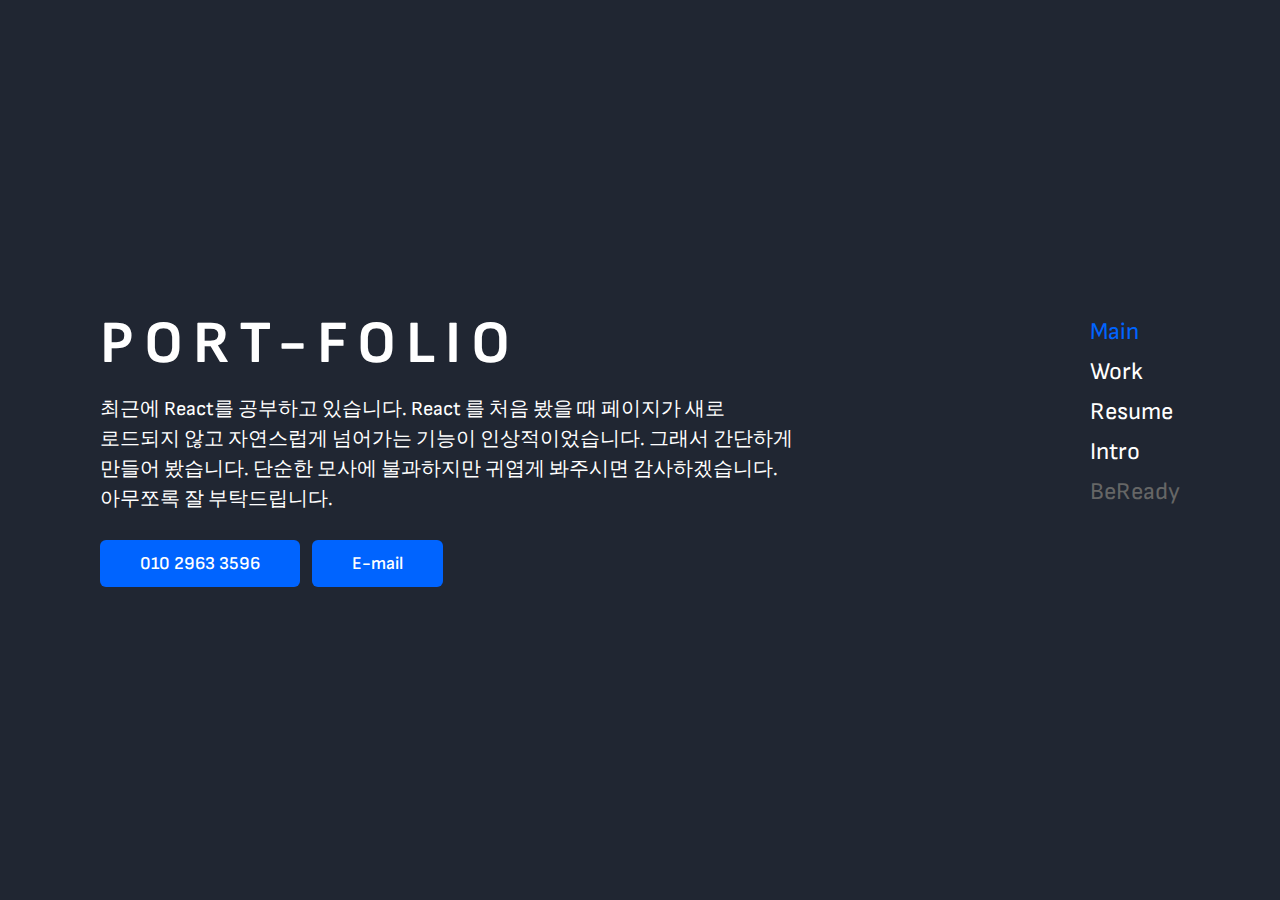
==== index.html @ 566ee720 "portfolio" ====
<!DOCTYPE html>

<html>
<head>

	<meta charset="utf-8" lang="ko">
	<meta http-equiv="Content-Type" content="text/html; charset=utf-8">
	<meta http-equiv="X-UA-Compatible" content="IE=edge">
	<meta name="viewport" content="width=device-width, initial-scale=1">

	<link rel="stylesheet" type="text/css" href="./css/normalize.css">
	<link rel="stylesheet" type="text/css" href="./css/common.css">
	<link rel="stylesheet" type="text/css" href="./css/fontello/css/fontello.css">
	<script type="text/javascript" src="./script/jquery.min.js"></script>
	<script type="text/javascript" src="./script/script.js"></script>

	<title>TaeHoon Portfolio</title>

</head>

<body>


	<wrap>

		<nav>
			
			<ul class="sidemenu">
				<li>
					<a href="javascript:void(0)" class="side_menu_btn nav_none">Main</a>
				</li>
				<li>
					<a href="javascript:void(0)" class="side_menu_btn">Work</a>
				</li>
				<li>
					<a href="javascript:void(0)" class="side_menu_btn">Resume</a>
				</li>
				<li>
					<a href="javascript:void(0)" class="side_menu_btn">Intro</a>
				</li>
				<li>
					<a href="javascript:void(0)" class="beReady">BeReady</a>
				</li>
			</ul>

		</nav>

		<main class="section_common section_active">

			<div class="section_content_area main_center">
				<div class="main_pos">
					<div class="main_flex">
						<div class="main_box">
							<h4>PORT-FOLIO</h4>
							<p>
								최근에 React를 공부하고 있습니다. React 를 처음 봤을 때 페이지가 새로 로드되지 않고 자연스럽게 넘어가는 기능이 인상적이었습니다. 그래서 간단하게 만들어 봤습니다. 단순한 모사에 불과하지만 귀엽게 봐주시면 감사하겠습니다. 아무쪼록 잘 부탁드립니다.
							</p>
						</div>		

						<!-- begin :: main menu -->
						<ul class="menu">
							<li>
								<a href="javascript:void(0)" class="section_change nav_none main_color">Main</a>
							</li>
							<li>
								<a href="javascript:void(0)" class="section_change">Work</a>
							</li>
							<li>
								<a href="javascript:void(0)" class="section_change">Resume</a>
							</li>
							<li>
								<a href="javascript:void(0)" class="section_change">Intro</a>
							</li>
							<li>
								<a href="javascript:void(0)" class="beReady">BeReady</a>
							</li>
						</ul>
						<!-- end :: main menu -->

					</div>				
					<ul class="main_btn">
						<li>
							<a href="tel:01029633596">
								<span>010 2963 3596</span>
							</a>
						</li>
						<li>
							<a href="mailto:arbam486@naver.com">
								<span>E-mail</span>
							</a>
						</li>
					</ul>	
				</div>
			</div>
		</main>

		<!-- work -->

		<section class="section_common work">

			<div class="section_content_area">

				<div class="sec_title">
					<div class="sec_tit_box">
						<h4>Work</h4>					
						<a href="javascript:void(0)" class="resume_btn">Career Description
						</a>					
					</div>
				</div>

				<ul class="work_list">
					<li>
						<div>	
							<span>PROJECT</span>
							<span>DAYS</span>
							<strong>ENTERPRISE</strong>
							<span>LINK</span>
						</div>
					</li>
					<li>
						<a href="https://nft.rootonix.kr/" target="_blank">
							<span>Rootonix</span>
							<span>4 days</span>
							<strong>MEAT-ALL</strong>
							<span class="icon-link"></span>
						</a>
					</li>
					<li>
						<a href="https://lost-ari.com/" target="_blank">
							<span>Lost Ari</span>
							<span>4 days</span>
							<strong>MEAT-ALL</strong>
							<span class="icon-link"></span>
						</a>
					</li>
					<li>
						<a href="https://moorrfamily.com/" target="_blank">
							<span>Moorr family</span>
							<span>4 days</span>
							<strong>MEAT-ALL</strong>
							<span class="icon-link"></span>
						</a>
					</li>
					<li>
						<a href="https://buy.moorrfamily.com/" target="_blank">
							<span>
								Moorr family Minting
							</span>
							<span>2 days</span>
							<strong>MEAT-ALL</strong>
							<span class="icon-link"></span>
						</a>
					</li>
					<li>
						<a href="https://dreameta.net/" target="_blank">
							<span>Dream Pictures</span>
							<span>3 days</span>
							<strong>MEAT-ALL</strong>
							<span class="icon-link"></span>
						</a>
					</li>
					<li>
						<a href="https://meta-all.co.kr/" target="_blank">
							<span>Meta-all</span>
							<span>3 days</span>
							<strong>MEAT-ALL</strong>
							<span class="icon-link"></span>
						</a>
					</li>
					<li>
						<a href="https://theilion.io/" target="_blank">
							<span>Ilion</span>
							<span>3 days</span>
							<strong>MEAT-ALL</strong>
							<span class="icon-link"></span>
						</a>
					</li>
					<li>
						<a href="https://ethbomb.io/" target="_blank">
							<span>Ethbomb</span>
							<span>3 days</span>
							<strong>MEAT-ALL</strong>
							<span class="icon-link"></span>
						</a>
					</li>
					<li>
						<a href="https://rawsoft.io/" target="_blank">
							<span>Pamarscan</span>
							<span>3 days</span>
							<strong>MEAT-ALL</strong>
							<span class="icon-link"></span>
						</a>
					</li>
					<li>
						<a href="https://goldenclub.io/" target="_blank">
							<span>Goldenclub</span>
							<span>3 days</span>
							<strong>MEAT-ALL</strong>
							<span class="icon-link"></span>
						</a>
					</li>
					<li>
						<a href="https://publish.all-soft.co/pb/" target="_blank">
							<span>PB GROUND</span>
							<span>4 days</span>
							<strong>MEAT-ALL</strong>
							<span class="icon-link"></span>
						</a>
					</li>
					<li>
						<a href="https://thepierrotclub.io/" target="_blank" class="resume_list_hover">
							<span>PIERROT CLUB</span>
							<span>4 days</span>
							<strong>MEAT-ALL</strong>
							<span class="icon-link"></span>
						</a>
					</li>
					<li>
						<a href="http://nicecharger.co.kr/index.jsp" target="_blank">
							<span>Nice Charger</span>
							<span>6 days</span>
							<strong>NINEONE LABS</strong>
							<span class="icon-link"></span>
						</a>
					</li>
					<li>
						<a href="http://sample.nineonelabs.co.kr/paycam/" target="_blank">
							<span>PayCam</span>
							<span>4 days</span>
							<strong>NINEONE LABS</strong>
							<span class="icon-link"></span>
						</a>
					</li>
					<li>
						<a href="http://iipa.kr/index.php" target="_blank">
							<span>
								IIPA								
							</span>
							<span>6 days</span>
							<strong>NINEONE LABS</strong>
							<span class="icon-link"></span>
						</a>
					</li>
					<li>
						<a href="http://emlab.gachon.ac.kr/" target="_blank">
							<span>
								Gachon Univ Emlab
							</span>
							<span>6 days</span>
							<strong>NINEONE LABS</strong>
							<span class="icon-link"></span>
						</a>
					</li>
					<li>
						<a href="http://jbbplatform.jbbank.co.kr/" target="_blank">
							<span>
								JB Platform
							</span>
							<span>6 days</span>
							<strong>NINEONE LABS</strong>
							<span class="icon-link"></span>
						</a>
					</li>
				</ul>
			</div>

		</section>

		<!-- resume -->
		<section class="section_common resume">

			<div class="section_content_area">

				<div class="sec_title">
					<div class="sec_tit_box">
						<h4>Resume</h4>											
					</div>
				</div>

				<div class="resume_box">
					<div class="resume_img">
						<img src="./img/resume_img.jpg">
					</div>
					<ul class="resume_profile">
						<li>
							<span class="empha">김태훈 ( TAE-HOON KIM )</span>	
						</li>
						<li>
							<span>1993. 11. 18. (31세 / 만 29세)</span>	
						</li>
						<li>
							<span>010 - 2963 - 3596</span>
							<a href="tel:01029633596" class="icon-phone-circled"></a>
						</li>
						<li>
							<span>서울특별시 송파구 삼전동 117-3 303호 (예정)</span>
						</li>
					</ul>
				</div>
				<ul class="resume_factor">
					<li>
						<a href="javascript:void(0)">
							<span>학력사항</span>
							<strong>대학교 4년 (회계학 전공)</strong>
						</a>
					</li>
					<li>
						<a href="javascript:void(0)">
							<span>경력사항</span>
							<strong>1년 6개월</strong>	
						</a>
					</li>
					<li>
						<a href="javascript:void(0)">
							<span>희망연봉</span>
							<strong>3,000만원</strong>
						</a>
					</li>
				</ul>
				<div class="resume_list_pos">
					<div class="resume_list_tit">
						<h5>학력</h5>
					</div>
					<ul class="resume_list">
						<li>
							<span>재학기간</span>
							<span>구분</span>
							<span>학교명(소재지)</span>
							<span>전공</span>
							<span>
								학점
							</span>
						</li>
						<li>
							<span>2012.03 - 2019.08</span>
							<span>졸업</span>
							<span>계명대학교(대구)</span>
							<span>회계학과</span>
							<span>
								3.5 / 4.5
							</span>
						</li>
						<li>
							<span>2009.03 - 2012.02</span>
							<span>졸업</span>
							<span>계림고등학교</span>
							<span>문과계열</span>
							<span></span>
						</li>
					</ul>
				</div>
				<div class="resume_list_pos">
					<div class="resume_list_tit">
						<h5>Career</h5>							
					</div>
					<ul class="resume_list">
						<li>
							<span>근무기간</span>
							<span>회사명</span>
							<span>직책/연차</span>
							<span>지역</span>
							<span>
								연봉
							</span>
							<span>퇴사 사유</span>
						</li>
						<li>
							<span>2022.06 - 2022.12</span>
							<span>메타올</span>
							<span>퍼블리셔 2년차</span>
							<span>서울 봉은사</span>
							<span>
								2,800 만원
							</span>
							<span>소통 부재</span>
						</li>
						<li>
							<span>2021.05 - 2022.05</span>
							<span>나인원랩스</span>
							<span>퍼블리셔 1년차</span>
							<span>노원구 상계동</span>
							<span>2,300 만원</span>
							<span>개인 사유</span>
						</li>
					</ul>
				</div>
				<div class="resume_list_pos career_description">
					<div class="resume_list_tit">
						<h5>Carrer Description</h5>
					</div>
					<p>
						대략 1년 6개월 동안의 작업물입니다. 원래 기존에 만들었던 사이트들이 더 많았으나 사이트가 내려간 경우는 도메인을 걸지 않았습니다.
					</p>
					<ul class="resume_list">
						<li>
							<a href="javascript:void(0)">
								<span>Project</span>
								<span>Enterprise</span>
								<span>Period</span>
								<span>Work</span>
								<span>
									URL
								</span>								
							</a>
						</li>

						<!-- Meta All -->
						<li>
							<a href="https://nft.rootonix.kr/" target="_blank" class="resume_list_hover">
								<span>Rootonix</span>
								<span>META-ALL</span>
								<span>4 days</span>
								<span>Publishing</span>
								<span class="icon-link"></span>
							</a>
						</li>
						<li>
							<a href="https://lost-ari.com/" target="_blank" class="resume_list_hover">
								<span>Lost-Ari</span>
								<span>META-ALL</span>
								<span>4 days</span>
								<span>Publishing</span>
								<span class="icon-link"></span>
							</a>
						</li>
						<li>
							<a href="https://moorrfamily.com/" target="_blank" class="resume_list_hover">
								<span>Moorr family</span>
								<span>META-ALL</span>
								<span>4 days</span>
								<span>Publishing</span>
								<span class="icon-link"></span>
							</a>
						</li>
						<li>
							<a href="https://buy.moorrfamily.com/" target="_blank" class="resume_list_hover">
								<span>Moorr family Minting</span>
								<span>MEAT-ALL</span>
								<span>2 days</span>
								<span>Publishing</span>
								<span class="icon-link"></span>
							</a>
						</li>
						<li>
							<a href="https://dreameta.net/" target="_blank" class="resume_list_hover">
								<span>Dream Pictures</span>
								<span>MEAT-ALL</span>
								<span>3 days</span>
								<span>Publishing</span>
								<span class="icon-link"></span>
							</a>
						</li>
						<li>
							<a href="https://meta-all.co.kr/" target="_blank" class="resume_list_hover">
								<span>Meta-all</span>
								<span>MEAT-ALL</span>
								<span>3 days</span>
								<span>Publishing</span>
								<span class="icon-link"></span>
							</a>

						</li>
						<li>
							<a href="https://theilion.io/" target="_blank" class="resume_list_hover">
								<span>Ilion</span>
								<span>MEAT-ALL</span>
								<span>3 days</span>
								<span>Publishing</span>
								<span class="icon-link"></span>
							</a>
						</li>

						<li>
							<a href="https://ethbomb.io/" target="_blank" class="resume_list_hover">
								<span>Ethbomb</span>
								<span>MEAT-ALL</span>
								<span>3 days</span>
								<span>Publishing</span>
								<span class="icon-link"></span>
							</a>
						</li>
						<li>
							<a href="https://rawsoft.io/" target="_blank" class="resume_list_hover">
								<span>Pamarscan</span>
								<span>MEAT-ALL</span>
								<span>3 days</span>
								<span>Publishing</span>
								<span class="icon-link"></span>
							</a>
						</li>
						<li>
							<a href="https://goldenclub.io/" target="_blank" class="resume_list_hover">
								<span>Goldenclub</span>
								<span>MEAT-ALL</span>
								<span>3 days</span>
								<span>Publishing</span>
								<span class="icon-link"></span>
							</a>

						</li>
						<li>
							<a href="https://publish.all-soft.co/pb/" target="_blank" class="resume_list_hover">
								<span>PB GROUND</span>
								<span>MEAT-ALL</span>
								<span>3 days</span>
								<span>Publishing</span>
								<span class="icon-link"></span>
							</a>
						</li>
						<li>
							<a href="https://thepierrotclub.io/" target="_blank" class="resume_list_hover">
								<span>PIERROT CLUB</span>
								<span>MEAT-ALL</span>
								<span>7 days</span>
								<span>Publishing</span>
								<span class="icon-link"></span>
							</a>
						</li>

						<!-- Nineone Labs -->
						<li>
							<a href="javascript:void(0)" class="cursor-default">
								<span>MAYLYN</span>
								<span>NINEONE LABS</span>
								<span>4 days</span>
								<span>Publishing and Design</span>
								<span class="icon-link icon-link-default"></span>
							</a>
						</li>
						<li>
							<a href="http://nicecharger.co.kr/index.jsp" target="_blank" class="resume_list_hover">
								<span>Nice Charger</span>
								<span>NINEONE LABS</span>
								<span>6 days</span>
								<span>Publishing</span>
								<span class="icon-link"></span>
							</a>
						</li>
						<li>
							<a href="http://www.hpsy.co.kr/" target="_blank" class="resume_list_hover">
								<span>H COUNSELLING</span>
								<span>NINEONE LABS</span>
								<span>4 days</span>
								<span>Publishing and Design</span>
								<span class="icon-link"></span>
							</a>
						</li>
						<li>
							<a href="https://iipa.kr/" target="_blank" class="resume_list_hover">
								<span>IIPA</span>
								<span>NINEONE LABS</span>
								<span>6 days</span>
								<span>Publishing and Design</span>
								<span class="icon-link"></span>
							</a>
						</li>
						<li>
							<a href="http://sample.nineonelabs.co.kr/paycam/" target="_blank" class="resume_list_hover">
								<span>PAYCAM</span>
								<span>NINEONE LABS</span>
								<span>4 days</span>
								<span>Publishing and Design</span>
								<span class="icon-link"></span>
							</a>
						</li>
						<li>
							<a href="http://vigolab.nineonelabs.co.kr/index.php" target="_blank" class="resume_list_hover">
								<span>ONE BIOMED</span>
								<span>NINEONE LABS</span>
								<span>5 days</span>
								<span>Publishing and Design</span>
								<span class="icon-link"></span>
							</a>
						</li>
						<li>
							<a href="http://emlab.gachon.ac.kr/" target="_blank" class="resume_list_hover">
								<span>Gachon Univ Emlab</span>
								<span>NINEONE LABS</span>
								<span>6 days</span>
								<span>Publishing and Design</span>
								<span class="icon-link"></span>
							</a>
						</li>
						<li>
							<a href="http://jbbplatform.jbbank.co.kr/" target="_blank" class="resume_list_hover">
								<span>JBB PLATFORM</span>
								<span>NINEONE LABS</span>
								<span>15 days</span>
								<span>Publishing</span>
								<span class="icon-link"></span>
							</a>

						</li>
						<li>
							<a href="http://www.suslab.co.kr/" target="_blank" class="resume_list_hover">
								<span>SUSLAB</span>
								<span>NINEONE LABS</span>
								<span>4 days</span>
								<span>Publishing and Design</span>
								<span class="icon-link"></span>
							</a>
						</li>
						<li>
							<a href="javascript:void(0)" class="cursor-default">
								<span>OPLAT</span>
								<span>NINEONE LABS</span>
								<span>5 days</span>
								<span>Publishing and Design</span>
								<span class="icon-link icon-link-default"></span>
							</a>
						</li>
						<li>
							<a href="http://www.ystax.co.kr/" target="_blank" class="resume_list_hover">
								<span>YS TAX</span>
								<span>NINEONE LABS</span>
								<span>4 days</span>
								<span>Publishing and Design</span>
								<span class="icon-link"></span>
							</a>
						</li>

						<li>
							<a href="javascript:void(0)" class="cursor-default">
								<span>SOOBIN ACADEMY</span>
								<span>NINEONE LABS</span>
								<span>6 days</span>
								<span>Publishing and Design</span>
								<span class="icon-link icon-link-default"></span>
							</a>
						</li>
						<li>
							<a href="http://jadetrade.co.kr/" target="_blank" class="resume_list_hover">
								<span>JADE TRADE</span>
								<span>NINEONE LABS</span>
								<span>4 days</span>
								<span>Publishing and Design</span>
								<span class="icon-link"></span>
							</a>
						</li>
						<li>
							<a href="javascript:void(0)" class="cursor-default">
								<span>SAMSUNG LASER</span>
								<span>NINEONE LABS</span>
								<span>4 days</span>
								<span>Publishing and Design</span>
								<span class="icon-link icon-link-default"></span>
							</a>

						</li>
						<li>
							<a href="javascript:void(0)" class="resume_list_hover">
								<span>CMMEDICAL</span>
								<span>NINEONE LABS</span>
								<span>5 days</span>
								<span>Publishing and Design</span>
								<span class="icon-link icon-link-default"></span>
							</a>
						</li>
						<li>
							<a href="http://www.kysilver.co.kr/" target="_blank" class="resume_list_hover">
								<span>KONYANG NURSING HOME</span>
								<span>NINEONE LABS</span>
								<span>6 days</span>
								<span>Publishing and Design</span>
								<span class="icon-link"></span>
							</a>
						</li>
						<li>
							<a href="http://xn--hz2b31d79ju3avi0x621f.com/" target="_blank" class="resume_list_hover">
								<span>HAPPY NURSING HOME</span>
								<span>NINEONE LABS</span>
								<span>4 days</span>
								<span>Publishing and Design</span>
								<span class="icon-link"></span>
							</a>
						</li>
						<li>
							<a href="http://www.xn--s39ak7hbvl88ddev5yuxdyzdeu0a1hkg0b.com/"  target="_blank" class="resume_list_hover">
								<span>SUNHANG NURSING HOME</span>
								<span>NINEONE LABS</span>
								<span>4 days</span>
								<span>Publishing and Design</span>
								<span class="icon-link"></span>
							</a>
						</li>
					</ul>
				</div>
			</div>

		</section>

		<!-- intro -->
		<section class="section_common intro">

			<div class="section_content_area">

				<div class="sec_title">
					<div class="sec_tit_box">
						<h4>Self-Introduce</h4>
					</div>
					<p> 1년 6개월 동안 몸 담고 있었던 곳들에서 수행한 업무에 대한 대략적인 진술입니다.
					</p>
				</div>
				<div class="intro_box">
					<span>
						주요 업무
					</span>
					<p>
						주 업무는 HTML과 CSS를 사용한 웹사이트 제작 및 javascript 와 jQuery 를 통한 동적인 작업을 처리했습니다.	
					</p>
				</div>
				<div class="intro_box">
					<span>
						사용 툴
					</span>
					<p>
						1년 까지 nineonelabs 에 있을 때는 EDITPLUS 를 활용했었다가 메타올에 있을 때는 VISUAL STUDIO CODE를 사용하여 작업을 했습니다. 
					</p>
				</div>
				<div class="intro_box">
					<span>
						반응형
					</span>
					<p>
						일을 시작하고 2달 가량은 적응형으로 작업을 처리했었는데, 개발 코드를 입히거나 수정 작업을 할 때 2번 적용해야하는 번거로움 때문에 2달 정도가 지나서 반응형으로 작업 방식을 변경했습니다. 반응형 작업에서 max-width 값은 기기의 해상도에 맞췄으며, 간혹 디자인이 어긋나는 경우에는 값을 세부적으로 주어서 세세하게 수정했습니다. 그리고 추후에는 768px 아래로는 css viewport 를 활용해서 일관된 레이아웃이 구성되도록 작업을 진행했습니다.
					</p>
				</div>
				<div class="intro_box">
					<span>
						크로스 브라우징
					</span>
					<p>
						나인원랩스에서는 9개월 가량은 레이아웃을 정렬할 때 float 나 inline-block를 사용했었습니다. css flex 나 grid를 사용했던 때는 올 해 2월, 그러니까 3개월 전 부터입니다. 원래 요청은 인터넷 익스플로러 사용 유저를 고려해서 항상 float 나 grid를 사용하지 않았었습니다. 그런데 아시다시피 flex 같은 코드가 내용이 유동적으로 변해야하는 경우 height 값을 따로 주지 않아도 된다는 편의성 뿐만아니라 시각적으로도 깔끔한 디자인을 고수할 수 있어서, 당시에 업체의 특성 및 사용 유저의 특성에 따라 정렬 방식을 다르게 하는 것이 좋을 것 같다고 건의를 드렸었습니다. 그래서 대체로 나이가 드신 분들이 주 고객층인 업체의 경우 float 나 inline-block를 사용했으며, 아닌 경우에는 flex 코드를 사용하여 작업을 진행했습니다. 
						<BR>
						<BR>
						메타올에서는 업체 특성 상 인터넷 익스플로러에 신경을 쓰지 않아 크로스 브라우징 작업이 별로 없었습니다.  그래서 주로 FLEX 를 활용해서 작업을 진행했으며 간혹 IOS 기기 때문에 크로스브라우징 작업을 진행했습니다.
					</p>
				</div>
			</div>

		</section>

	</wrap>

</body>

</html>
---- css/common.css ----
@charset "utf-8";
@import url('https://fonts.googleapis.com/css2?family=Noto+Sans+KR:wght@100;300;400;500;700;900&family=Sofia+Sans:wght@100;200;300;400;500;600;700;800;900&display=swap');

/* begin :: common */

html {
	transition: all 0.3s ease-in-out;
	font-family: 'Noto Sans KR', sans-serif;
	font-family: 'Sofia Sans', sans-serif;
	height: 100%;
	overflow-y: hidden;
}

html, body, wrap {
	height: 100%;
}

main {
	background: #333;

	width: 100%;
	min-height: 100%;
}

section {
	background: #ddd;

	width: 100%;
	min-height: 100%;
}

img {
	width: 100%;
	height: 100%;
	object-fit: contain;
}

p {
	word-break: keep-all;
}

.main_color {
	color: #0064FF !important;
}

.section_common {
	position: absolute;
	top: 0;
	left: 0;
	display: block;
	width: 100%;
	height: 100%;
	opacity: 0;

	transition: all 0.5s ease-in-out;
	z-index: 1;
	background: #202632;
	overflow-x : hidden;
	overflow-y: scroll;
}

.section_common::-webkit-scrollbar {
	width: 6px;
}

.section_common::-webkit-scrollbar-thumb {
	background-color: rgba(44, 118, 232, 0.7);
	border-radius: 100px;
	/* #2c76e8 */
}

.section_common::-webkit-scrollbar-track {
	background-color: rgba(102, 102, 102, 0.5);
	/* #666 */
}

.section_active {
	opacity: 1 !important;
	display: block !important;
	z-index: 2;
}

.section_content_area {
	position: relative;
	display: block;

	width: 1080px;
	min-height: 100%;
	margin: 0 auto;
}

.sec_title {
	position: relative;
	display: block;
	padding: 100px 0 40px;
}

.sec_tit_box {
	display: flex;
	justify-content: space-between;
	align-items: center;
	padding-bottom: 24px;
}

.sec_tit_box>h4 {
	font-size: 60px;
	font-weight: 600;
	line-height: 1;
	color: #fff;
	letter-spacing: 10px;
}

.sec_tit_box>a {
	font-size: 24px;
	font-weight: 600;
	line-height: 1;
	color: #fff;
	padding: 12px 32px;
	background: #0064ff;	
	border-radius: 6px;
}

.sec_title>p {
	font-size: 20px;
	font-weight: 400;
	line-height: 1.5;
	color: #fff;
}

nav {
	position: absolute;
	display: block;
	top: 0;
	left: 0;
	width: 100%;
	height: 100%;
}

.sidemenu {
	position: absolute;
	display: block;
	top: 50%;
	right: -100px;
	transform: translateY(-50%);

	z-index: 9999999999;
	transition: all 1s ease-in-out;
}

.sidemenu_active {
	right: 50px;
}

.sidemenu>li>a {
	position: relative;
	display: block;
	padding: 4px 18px;

	font-size: 20px;
	font-weight: 400;
	line-height: 1.5;
	color: #fff;
}

/* end :: common */

/* begin :: main */

/* menu */

.menu {
	position: relative;
	display: block;
}

.menu>li {
	padding-bottom: 4px;
}

.menu>li>a {
	position: relative;
	display: block;

	font-size: 24px;
	font-weight: 400;
	line-height: 1.5;
	color: #fff;
}

.main_center {
	position: relative;
	display: flex;
	justify-content: center;
	align-items: center;
}

.main_pos {
	position: relative;
	display: block;
	width: 100%;
	height: 100%;	
}

.main_flex {
	display: flex;
	justify-content: space-between;
	align-items: unset;
	width: 100%;

	padding-bottom: 26px;
}

.main_box {
	position: relative;
	display: block;

	width: 65%;
}

.main_box>h4 {
	position: relative;
	display: block;
	font-size: 60px;
	font-weight: 700;
	line-height: 1;
	color: #fff;
	padding-bottom: 20px;
	letter-spacing: 10px;
}

.main_box>p {
	position: relative;
	display: block;

	font-size: 20px;
	font-weight: 400;
	line-height: 1.5;
	color: #fff;
}

.main_btn {
	position: relative;
	display: flex;
	justify-content: flex-start;
	align-items: center;
}

.main_btn>li {
	margin-right: 12px;
}

.main_btn>li>a {
	position: relative;
	display: flex;
	justify-content: center;
	align-items: center;

	background: #0064FF;
	border-radius: 6px;
}

.main_btn>li>a>span {
	position: relative;
	display: block;

	font-size: 18px;
	font-weight: 600;
	line-height: 1.5;
	color: #fff;

	padding: 10px 40px;
}

/* end :: main */

/* work */

.work_list {
	position: relative;
	display: block;
	padding-bottom: 100px;
}

.work_list>li {
	position: relative;
	display: block;
	width: 100%;
	padding-bottom: 20px;

	transform: translateY(50px);
	opacity: 0;

	transition: all 0.3s ease-in-out;
}

.work_list>li:first-child {
	border-bottom: 1px solid #fff;
	margin-bottom: 16px;
}

.work_list>li>div {
	display: flex;
	justify-content: flex-start;
	align-items: center;
}

.work_list>li>div>span,
.work_list>li>div>strong {
	position: relative;
	display: block;

	font-size: 24px;
	font-weight: 400;
	line-height: 1.5;
	color: #bfbfbf;
	flex: 1;	
	text-align: center;
}

.work_list>li>div>span:nth-child(1) {
	text-align: left !important;
}

.work_list>li>a {
	display: flex;
	justify-content: flex-start;
	align-items: center;
}

.work_list>li>a>span:nth-child(1) {
	font-size: 24px;
	font-weight: 400;
	line-height: 1.5;
	color: #fff;

	flex: 1;
	text-align: left !important;
}

.work_list>li>a>span {
	font-size: 20px;
	font-weight: 400;
	line-height: 1.5;
	flex: 1;

	text-align: center;
}

.work_list>li>a>strong {
	font-size: 20px;
	font-weight: 400;
	line-height: 1.5;
	flex: 1;
	text-align: center;
}

/* scroll active */

.scroll_event {
	transform: translateY(50px);
	opacity: 0;

	transition: all 0.3s ease-in-out;
}

.scroll_acitve {
	transform: translateY(0px) !important;
	opacity: 1 !important;
}

/* resume */

.resume_box {
	display: flex;
	justify-content: flex-start;
	align-items: unset;
	padding-bottom: 30px;
}

.resume_img {
	position: relative;
	display: block;
	flex: 1.2;
	margin-right: 24px;
}

.resume_profile {
	position: relative;
	display: block;
	flex: 4;	
}

.resume_profile>li {
	margin-bottom: 8px;
	display: flex;
	justify-content: flex-start;
	align-items: center;
}

.resume_profile>li>span {
	margin-right: 4px;
}

.resume_profile>li>span, .resume_profile>li>a {
	position: relative;
	display: block;

	font-size: 22px;
	font-weight: 400;
	line-height: 1.5;

	transition: all 0.3s ease-in-out;
}

.resume_profile>li>a:hover {
	color: #0064FF;
}

.empha {
	font-size: 32px !important;
}

.resume_factor {
	display: flex;
	justify-content: space-around;
	align-items: center;
	border-top: 1px solid #bfbfbf;
	border-bottom: 1px solid #bfbfbf;

	margin-bottom: 60px;
}

.resume_factor>li {
	flex: 1;
	border-right: 1px solid #bfbfbf;
	margin: 26px 0;
}

.resume_factor>li:last-child {
	border-right: none;
}

.resume_factor>li>a {
	display: flex;
	justify-content: center;
	align-items: unset;
	flex-direction: column;	
}

.resume_factor>li>a>span {
	position: relative;
	display: block;

	font-size: 18px;
	font-weight: 400;
	line-height: 1.5;
	text-align: center;
	color: #bfbfbf;
	margin-bottom: 8px;
}

.resume_factor>li>a>strong {
	position: relative;
	display: block;

	font-size: 20px;
	font-weight: 600;
	line-height: 1.5;
	text-align: center;
}

.resume_list_pos {
	position: relative;
	display: block;

	margin-bottom: 60px;
}

.resume_list_tit>h5 {
	font-size: 28px;
	font-weight: 600;
	line-height: 1.5;
	margin-bottom: 8px;
}

.resume_list>li:first-child {
	transform: translateY(0px);
	opacity: 1;
	border-bottom: 1px solid #bfbfbf;
	padding-bottom: 12px;
}

.resume_list>li:first-child>a>span {
	color: #bfbfbf;
	font-weight: 600;
	padding: 12px 0 0px;
	cursor: default;
}

.resume_list>li:first-child>span {
	color: #bfbfbf;
	font-weight: 600;
	padding: 12px 0 0px;
	cursor: default;
}

.resume_list>li {
	display: flex;
	justify-content: space-between;
	align-items: center;

	transform: translateY(50px);
	opacity: 0;

	transition: all 0.3s ease-in-out;
}

.resume_list>li>span {
	position: relative;
	display: block;
	width: 220px;
	text-align: center;
	padding: 16px 0 0px;
	font-size: 18px;
	font-weight: 400;
	line-height: 1.5;
}

.resume_list>li:first-child {
	text-align: left;
}

.resume_list>li>a {
	display: flex;
	justify-content: space-between;
	align-items: center;
}

.resume_list>li>a>span {
	position: relative;
	display: block;
	width: 220px;
	text-align: center;
	padding: 16px 0 0px;
	font-size: 18px;
	font-weight: 400;
	line-height: 1.5;
	color: inherit;
}

.resume_list>li>a>span:first-child {
	text-align: left;
}

.resume_list_pos>p {
	position: relative;
	display: block;

	font-size: 18px;
	font-weight: 400;
	line-height: 1.5;
	margin-bottom: 8px;
}

.icon-link-default {
	color: #666 !important;
}

.cursor-default {
	cursor: default;
}

.resume_list_hover:hover {
	color: #0064ff !important;
}

/* intro */

.intro_box {
	position: relative;
	display: block;
	padding-bottom: 50px;
}

.intro_box>span {
	position: relative;
	display: block;

	font-size: 24px;
	font-weight: 600;
	line-height: 1.5;
	color: #fff;

	padding-bottom: 10PX;
}

.intro_box>p {
	position: relative;
	display: block;

	font-size: 18px;
	font-weight: 400;
	line-height: 1.5;
	color: #fff;
}

.beReady {
	cursor: default;
	color: #666 !important;
}
---- css/fontello/css/fontello.css ----
@font-face {
  font-family: 'fontello';
  src: url('../font/fontello.eot?28362827');
  src: url('../font/fontello.eot?28362827#iefix') format('embedded-opentype'),
       url('../font/fontello.woff2?28362827') format('woff2'),
       url('../font/fontello.woff?28362827') format('woff'),
       url('../font/fontello.ttf?28362827') format('truetype'),
       url('../font/fontello.svg?28362827#fontello') format('svg');
  font-weight: normal;
  font-style: normal;
}
/* Chrome hack: SVG is rendered more smooth in Windozze. 100% magic, uncomment if you need it. */
/* Note, that will break hinting! In other OS-es font will be not as sharp as it could be */
/*
@media screen and (-webkit-min-device-pixel-ratio:0) {
  @font-face {
    font-family: 'fontello';
    src: url('../font/fontello.svg?28362827#fontello') format('svg');
  }
}
*/
[class^="icon-"]:before, [class*=" icon-"]:before {
  font-family: "fontello";
  font-style: normal;
  font-weight: normal;
  speak: never;

  display: inline-block;
  text-decoration: inherit;
  width: 1em;
  margin-right: .2em;
  text-align: center;
  /* opacity: .8; */

  /* For safety - reset parent styles, that can break glyph codes*/
  font-variant: normal;
  text-transform: none;

  /* fix buttons height, for twitter bootstrap */
  line-height: 1em;

  /* Animation center compensation - margins should be symmetric */
  /* remove if not needed */
  margin-left: .2em;

  /* you can be more comfortable with increased icons size */
  /* font-size: 120%; */

  /* Font smoothing. That was taken from TWBS */
  -webkit-font-smoothing: antialiased;
  -moz-osx-font-smoothing: grayscale;

  /* Uncomment for 3D effect */
  /* text-shadow: 1px 1px 1px rgba(127, 127, 127, 0.3); */
}

.icon-phone-circled:before { content: '\e800'; } /* '' */
.icon-link:before { content: '\e801'; } /* '' */
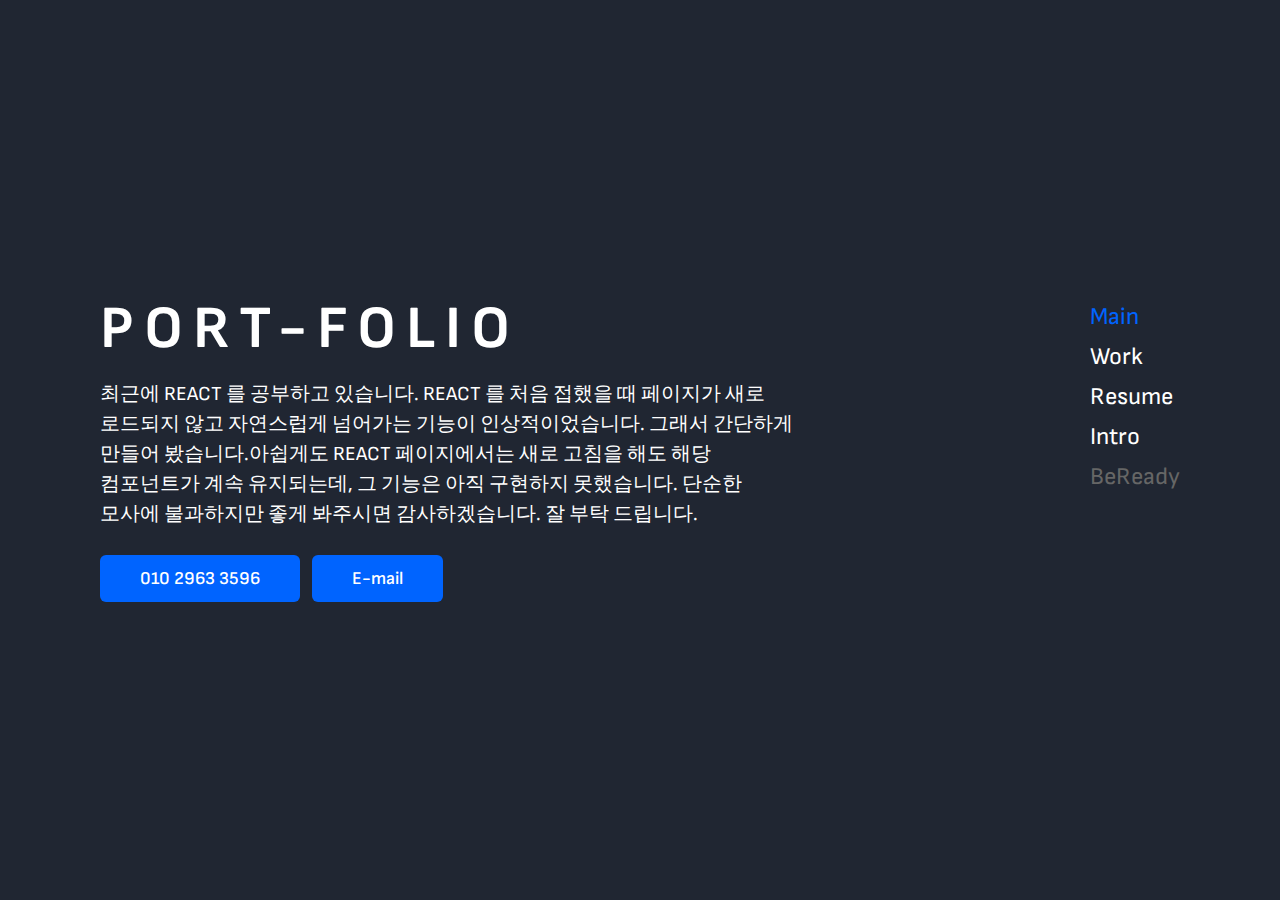
==== commit c3b7d29d: "portfolio update" ====
--- a/index.html
+++ b/index.html
@@ -53,7 +53,7 @@
 						<div class="main_box">
 							<h4>PORT-FOLIO</h4>
 							<p>
-								최근에 React를 공부하고 있습니다. React 를 처음 봤을 때 페이지가 새로 로드되지 않고 자연스럽게 넘어가는 기능이 인상적이었습니다. 그래서 간단하게 만들어 봤습니다. 단순한 모사에 불과하지만 귀엽게 봐주시면 감사하겠습니다. 아무쪼록 잘 부탁드립니다.
+								최근에 REACT 를 공부하고 있습니다. REACT 를 처음 접했을 때 페이지가 새로 로드되지 않고 자연스럽게 넘어가는 기능이 인상적이었습니다. 그래서 간단하게 만들어 봤습니다.아쉽게도 REACT 페이지에서는 새로 고침을 해도 해당 컴포넌트가 계속 유지되는데, 그 기능은 아직 구현하지 못했습니다. 단순한 모사에 불과하지만 좋게 봐주시면 감사하겠습니다. 잘 부탁 드립니다.
 							</p>
 						</div>		
 
@@ -117,150 +117,6 @@
 							<span>LINK</span>
 						</div>
 					</li>
-					<li>
-						<a href="https://nft.rootonix.kr/" target="_blank">
-							<span>Rootonix</span>
-							<span>4 days</span>
-							<strong>MEAT-ALL</strong>
-							<span class="icon-link"></span>
-						</a>
-					</li>
-					<li>
-						<a href="https://lost-ari.com/" target="_blank">
-							<span>Lost Ari</span>
-							<span>4 days</span>
-							<strong>MEAT-ALL</strong>
-							<span class="icon-link"></span>
-						</a>
-					</li>
-					<li>
-						<a href="https://moorrfamily.com/" target="_blank">
-							<span>Moorr family</span>
-							<span>4 days</span>
-							<strong>MEAT-ALL</strong>
-							<span class="icon-link"></span>
-						</a>
-					</li>
-					<li>
-						<a href="https://buy.moorrfamily.com/" target="_blank">
-							<span>
-								Moorr family Minting
-							</span>
-							<span>2 days</span>
-							<strong>MEAT-ALL</strong>
-							<span class="icon-link"></span>
-						</a>
-					</li>
-					<li>
-						<a href="https://dreameta.net/" target="_blank">
-							<span>Dream Pictures</span>
-							<span>3 days</span>
-							<strong>MEAT-ALL</strong>
-							<span class="icon-link"></span>
-						</a>
-					</li>
-					<li>
-						<a href="https://meta-all.co.kr/" target="_blank">
-							<span>Meta-all</span>
-							<span>3 days</span>
-							<strong>MEAT-ALL</strong>
-							<span class="icon-link"></span>
-						</a>
-					</li>
-					<li>
-						<a href="https://theilion.io/" target="_blank">
-							<span>Ilion</span>
-							<span>3 days</span>
-							<strong>MEAT-ALL</strong>
-							<span class="icon-link"></span>
-						</a>
-					</li>
-					<li>
-						<a href="https://ethbomb.io/" target="_blank">
-							<span>Ethbomb</span>
-							<span>3 days</span>
-							<strong>MEAT-ALL</strong>
-							<span class="icon-link"></span>
-						</a>
-					</li>
-					<li>
-						<a href="https://rawsoft.io/" target="_blank">
-							<span>Pamarscan</span>
-							<span>3 days</span>
-							<strong>MEAT-ALL</strong>
-							<span class="icon-link"></span>
-						</a>
-					</li>
-					<li>
-						<a href="https://goldenclub.io/" target="_blank">
-							<span>Goldenclub</span>
-							<span>3 days</span>
-							<strong>MEAT-ALL</strong>
-							<span class="icon-link"></span>
-						</a>
-					</li>
-					<li>
-						<a href="https://publish.all-soft.co/pb/" target="_blank">
-							<span>PB GROUND</span>
-							<span>4 days</span>
-							<strong>MEAT-ALL</strong>
-							<span class="icon-link"></span>
-						</a>
-					</li>
-					<li>
-						<a href="https://thepierrotclub.io/" target="_blank" class="resume_list_hover">
-							<span>PIERROT CLUB</span>
-							<span>4 days</span>
-							<strong>MEAT-ALL</strong>
-							<span class="icon-link"></span>
-						</a>
-					</li>
-					<li>
-						<a href="http://nicecharger.co.kr/index.jsp" target="_blank">
-							<span>Nice Charger</span>
-							<span>6 days</span>
-							<strong>NINEONE LABS</strong>
-							<span class="icon-link"></span>
-						</a>
-					</li>
-					<li>
-						<a href="http://sample.nineonelabs.co.kr/paycam/" target="_blank">
-							<span>PayCam</span>
-							<span>4 days</span>
-							<strong>NINEONE LABS</strong>
-							<span class="icon-link"></span>
-						</a>
-					</li>
-					<li>
-						<a href="http://iipa.kr/index.php" target="_blank">
-							<span>
-								IIPA								
-							</span>
-							<span>6 days</span>
-							<strong>NINEONE LABS</strong>
-							<span class="icon-link"></span>
-						</a>
-					</li>
-					<li>
-						<a href="http://emlab.gachon.ac.kr/" target="_blank">
-							<span>
-								Gachon Univ Emlab
-							</span>
-							<span>6 days</span>
-							<strong>NINEONE LABS</strong>
-							<span class="icon-link"></span>
-						</a>
-					</li>
-					<li>
-						<a href="http://jbbplatform.jbbank.co.kr/" target="_blank">
-							<span>
-								JB Platform
-							</span>
-							<span>6 days</span>
-							<strong>NINEONE LABS</strong>
-							<span class="icon-link"></span>
-						</a>
-					</li>
 				</ul>
 			</div>
 
@@ -293,7 +149,7 @@
 							<a href="tel:01029633596" class="icon-phone-circled"></a>
 						</li>
 						<li>
-							<span>서울특별시 송파구 삼전동 117-3 303호 (예정)</span>
+							<span>서울특별시 송파구 삼전동 117-3 303호</span>
 						</li>
 					</ul>
 				</div>
@@ -706,7 +562,7 @@
 						주요 업무
 					</span>
 					<p>
-						주 업무는 HTML과 CSS를 사용한 웹사이트 제작 및 javascript 와 jQuery 를 통한 동적인 작업을 처리했습니다.	
+						주업무는 HTML 과 CSS 를 사용하여 웹사이트를 제작했으며 java script 와 jquery 를 사용해서 동적인 작업을 처리했습니다. 특히 자바스크립트보다는 제이쿼리를 통해 동적인 작업을 처리했으며, 슬라이드는 주로 swiper 라이브러리를 사용했습니다. 아무래도 자바스크립트보다 제이쿼리가 훨씬 익숙합니다. 제이쿼리 또한 자바스크립트의 기능을 좀 더 빠르고 쉽게 구현하기 위한 목적을 갖고 있는 만큼 편하게 작업을 했었습니다. 그런데 요새는 제이쿼리와 같은 라이브러리를 최대한 지양하는 즉슨, 바닐라 자바스크립트를 선호하는 추세라고 알고 있습니다. 그래서 추세에 맞게 자바스크립트를 사용해서 기능을 구현하는 방식으로 작업할 생각입니다.
 					</p>
 				</div>
 				<div class="intro_box">
@@ -714,7 +570,8 @@
 						사용 툴
 					</span>
 					<p>
-						1년 까지 nineonelabs 에 있을 때는 EDITPLUS 를 활용했었다가 메타올에 있을 때는 VISUAL STUDIO CODE를 사용하여 작업을 했습니다. 
+						나인원랩스에 있을 때는 EDITPLUS 라는 툴을 활용했습니다. 에디트플러스의 장점은 FTP 가 편리하다는 것이었는데 개인적으로는 VISUAL STUDIO CODE 가 좀 더 편하고 또한 시각적으로도 보기 좋다고 생각했습니다.
+
 					</p>
 				</div>
 				<div class="intro_box">
@@ -722,7 +579,7 @@
 						반응형
 					</span>
 					<p>
-						일을 시작하고 2달 가량은 적응형으로 작업을 처리했었는데, 개발 코드를 입히거나 수정 작업을 할 때 2번 적용해야하는 번거로움 때문에 2달 정도가 지나서 반응형으로 작업 방식을 변경했습니다. 반응형 작업에서 max-width 값은 기기의 해상도에 맞췄으며, 간혹 디자인이 어긋나는 경우에는 값을 세부적으로 주어서 세세하게 수정했습니다. 그리고 추후에는 768px 아래로는 css viewport 를 활용해서 일관된 레이아웃이 구성되도록 작업을 진행했습니다.
+						일을 시작하고 2달 가량은 적응형으로 작업을 처리했었는데, 개발 코드를 입히거나 수정 작업을 진행할 때 같은 작업을 두 번 해야한다는 번거로움 때문에 반응형 작업 방식으로 변경했습니다. 반응형 작업은 디자인이 어긋나는 지점마다 미디어 쿼리 값을 줘서 처리를 했었습니다. 그러다가 일을 하고 대략 10개월이 지나고 나서 어차피 작업을 좀 더 빠르고 효율적으로 처리하기 위한 방법에 대해 고민했었습니다. 그리고 결론은 viewport 를 이용해서 작업을 처리하는 것이었습니다. 실제로 <a href="https://www.samsung.com/sec/" target="_blank">삼성전자 홈페이지</a>가 이와 같은 방식으로 작업이 되어 있으며, 이를 참조해서 컨텐츠 영역에 한 번 값을 주고 768px (태블릿 사이즈)을 기준으로 값을 주어서 모바일 반응형 작업을 진행했습니다.
 					</p>
 				</div>
 				<div class="intro_box">
@@ -730,16 +587,30 @@
 						크로스 브라우징
 					</span>
 					<p>
-						나인원랩스에서는 9개월 가량은 레이아웃을 정렬할 때 float 나 inline-block를 사용했었습니다. css flex 나 grid를 사용했던 때는 올 해 2월, 그러니까 3개월 전 부터입니다. 원래 요청은 인터넷 익스플로러 사용 유저를 고려해서 항상 float 나 grid를 사용하지 않았었습니다. 그런데 아시다시피 flex 같은 코드가 내용이 유동적으로 변해야하는 경우 height 값을 따로 주지 않아도 된다는 편의성 뿐만아니라 시각적으로도 깔끔한 디자인을 고수할 수 있어서, 당시에 업체의 특성 및 사용 유저의 특성에 따라 정렬 방식을 다르게 하는 것이 좋을 것 같다고 건의를 드렸었습니다. 그래서 대체로 나이가 드신 분들이 주 고객층인 업체의 경우 float 나 inline-block를 사용했으며, 아닌 경우에는 flex 코드를 사용하여 작업을 진행했습니다. 
+						나인원랩스에서는 9개월 가량은 레이아웃을 정렬할 때 float 나 inline-block를 사용했습니다. css flex 나 grid 는 작년 2월 즘에 처음 사용하게 되었었는데, 그 이유는 인터넷 익스플로러 6에서는 flex 나 grid 를 사용할 수 없었기 때문입니다. 그런데 아시다시피 flex 가 편의성으로 따지면 혀를 내두를 정도로 아주 편하다는 것을 알게 되었습니다. 그래서 당시에 컨택업체의 특성 및 사용자의 브라우저 사용 비율에 따라 정렬 방식을 다르게하는 것이 좋을 것이라 건의를 드려서 작업 방식을 변경했었습니다.
 						<BR>
 						<BR>
-						메타올에서는 업체 특성 상 인터넷 익스플로러에 신경을 쓰지 않아 크로스 브라우징 작업이 별로 없었습니다.  그래서 주로 FLEX 를 활용해서 작업을 진행했으며 간혹 IOS 기기 때문에 크로스브라우징 작업을 진행했습니다.
+						물론 지금은 너무나 다행히도 익스플로러 서비스가 종료 되어서 이런 문제를 겪지 않고 편하게 flex 코드로 작업을 하고 있습니다. 그리고 메타올로 이직 후에는 아무래도 NFT 관련 업체다 보니 주로 크롬 브라우저를 사용했어서 크로스 브라우징을 크게 신경쓰지 않았으며, 간혹 IOS 기기 관련해서 크로스 브라우징 작업을 진행했었습니다.
+					</p>
+				</div>
+				<div class="intro_box">
+					<span>
+						REACT
+					</span>
+					<p>
+						근래에 시간이 날 때마다 리액트 공부를 하고 있습니다. 무얼 하던 간에 지금 당장 필요한 일을 하는 것이 중요하며 또한 목적을 갖고 일에 임하는 것이 중요하다고 생각합니다. 종종 머리속에 있는 내용을 정리하는 습관을 갖고 있는데, 아무래도 정리한 내용들을 효율적으로 관리하려면 저에게 필요한 기능들을 종합한 프로그램이 있으면 좋겠닥 생각했습니다. 그리고 이왕이면 역량을 키울 수 있는 일이면 좋겠다 생각해서 작년 11월 즈음부터 틈틈히 공부를 하고 있습니다. 그리고 이를 토대로 서버 관련 공부도 할 생각입니다.
+					</p>
+				</div>
+				<div class="intro_box">
+					<span>
+						Front-end
+					</span>
+					<p>
+						기존에는 HTML, CSS, Java script 그리고 JQuery 를 활용해서 퍼블리싱 작업만 해 왔습니다. 그런데 아무래도 계속 이 일을 하기엔 지루하기도 하고 앞서 언급한 역량의 개발에 집중해야겠다 생각해서 프론트 쪽 공부를 하는 중입니다. API 문서에 있는 정보를 토대로 서버와 통신하는 방법에 대한 아주 기초적인 공부를 하는 중입니다. 실전에서 얼마나 잘 해낼 수 있을지 의문이지만 시간과 정성을 들이면 어렵지 않게 해낼 수 있다고 생각합니다.
 					</p>
 				</div>
 			</div>
-
 		</section>
-
 	</wrap>
 
 </body>
--- a/css/common.css
+++ b/css/common.css
@@ -604,6 +604,17 @@
 	color: #fff;
 }
 
+.intro_box>p>a {
+	position: relative;
+	display: inline-block;
+
+	font-size: inherit;
+	font-weight: inherit;
+	line-height: inherit;
+	color: inherit;
+	text-decoration: underline;
+}
+
 .beReady {
 	cursor: default;
 	color: #666 !important;
